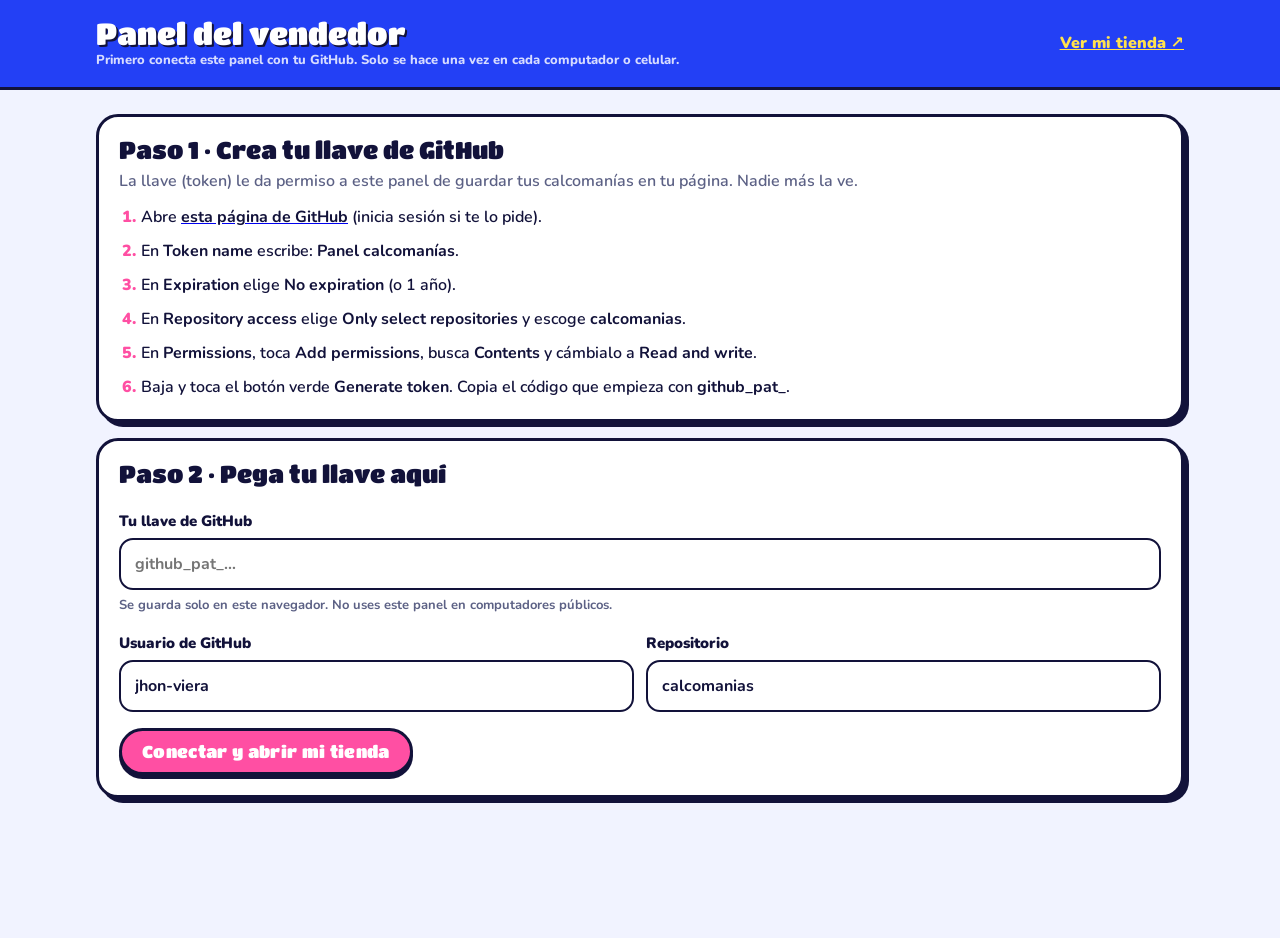
==== admin.html @ 1f789bed "Tienda de calcomanías Co-Authored-By: Claude Opus 5.5 <noreply@anthropic.com> Claude-Session: https:" ====
<!doctype html>
<html lang="es">
<head>
<meta charset="utf-8">
<meta name="viewport" content="width=device-width,initial-scale=1,viewport-fit=cover">
<meta name="robots" content="noindex">
<title>Panel del vendedor · Mis Calcomanías</title>
<link rel="preconnect" href="https://fonts.googleapis.com">
<link rel="preconnect" href="https://fonts.gstatic.com" crossorigin>
<link rel="stylesheet" href="https://fonts.googleapis.com/css2?family=Nunito:wght@600;700;800;900&family=Titan+One&display=swap">
<link rel="stylesheet" href="estilos.css">
<style>
body{background:var(--soft)}
.top{background:var(--cobalt);color:#fff;padding-block:calc(18px + env(safe-area-inset-top,0px)) 18px;border-bottom:3px solid var(--ink)}
.top .wrap{display:flex;justify-content:space-between;align-items:center;gap:12px;flex-wrap:wrap}
.top h1{margin:0;font:400 clamp(22px,4vw,30px)/1 var(--f-display);text-shadow:2px 2px 0 var(--ink)}
.top small{display:block;font:800 13px/1.3 var(--f-body);color:#D7DCFF;margin-top:4px}
.top a{color:var(--sun);font-weight:900}
main{padding-block:24px 140px}
.box{background:#fff;border:3px solid var(--ink);border-radius:22px;padding:20px;box-shadow:5px 5px 0 var(--ink)}
.box h2{margin:0 0 6px;font:400 24px/1.1 var(--f-display)}
.box p{margin:0 0 12px;color:var(--muted)}
.steps{margin:0;padding-left:22px;display:flex;flex-direction:column;gap:10px}
.steps li::marker{font-weight:900;color:var(--pink)}
.steps b{color:var(--ink)}
.stack{display:flex;flex-direction:column;gap:16px}
label.f{display:flex;flex-direction:column;gap:6px;font-weight:900;font-size:15px}
label.f input,label.f select{border:2.5px solid var(--ink);border-radius:14px;padding:12px 14px;background:#fff;font-weight:700;font-size:16px;width:100%}
.hint{font-weight:700;color:var(--muted);font-size:13px}
.two{display:grid;grid-template-columns:1fr 1fr;gap:12px}
.err{color:var(--out);font-weight:900;margin:0}
.toolbar{display:flex;gap:12px;flex-wrap:wrap;align-items:center;justify-content:space-between;margin-bottom:18px}
.toolbar .left{display:flex;gap:10px;flex-wrap:wrap}
.chips{display:flex;gap:8px;flex-wrap:wrap}
.chip{border:2.5px solid var(--ink);background:#fff;border-radius:999px;padding:7px 14px;font-weight:900;font-size:14px}
.chip[aria-pressed="true"]{background:var(--ink);color:#fff}
.list{display:flex;flex-direction:column;gap:12px}
.item{display:grid;grid-template-columns:84px minmax(0,1fr) auto;gap:16px;align-items:center;background:#fff;border:3px solid var(--ink);border-radius:20px;padding:12px}
.item .die{border-radius:16px;padding:6px;box-shadow:3px 3px 0 var(--ink);border-width:2.5px}
.item.out .die img{filter:grayscale(1);opacity:.45}
.item h3{margin:0;font:400 19px/1.15 var(--f-display);overflow-wrap:anywhere}
.item .sub{color:var(--muted);font-weight:800;font-size:14px;display:flex;gap:10px;flex-wrap:wrap;align-items:center;margin-top:4px}
.pill{font-size:12px;font-weight:900;border-radius:999px;padding:3px 10px;border:2px solid currentColor}
.pill.ok{color:#0B7A4B;background:#DFF8EC}.pill.out{color:var(--out);background:#FFE6E6}.pill.ex{color:var(--muted)}
.ctrl{display:flex;flex-direction:column;gap:8px;align-items:flex-end}
.stepper{display:flex;align-items:center;border:3px solid var(--ink);border-radius:999px;overflow:hidden;background:#fff}
.stepper button{border:0;background:#fff;width:50px;height:46px;font:900 26px/1 var(--f-body)}
.stepper button.plus{background:var(--sun)}
.stepper button:active{background:var(--line)}
.stepper output{min-width:46px;text-align:center;font:400 22px/1 var(--f-display)}
.linkbtn{border:0;background:none;padding:2px 0;font-weight:900;color:var(--cobalt);text-decoration:underline;font-size:14px}
.savebar{position:fixed;left:0;right:0;bottom:0;z-index:20;background:var(--ink);color:#fff;border-top:3px solid var(--ink);padding:14px max(16px,env(safe-area-inset-right,0px)) calc(14px + env(safe-area-inset-bottom,0px)) max(16px,env(safe-area-inset-left,0px))}
.savebar .in{max-width:1120px;margin:0 auto;display:flex;gap:14px;align-items:center}
.savebar p{margin:0;flex:1;font-weight:800;font-size:15px;min-width:0}
.toast{position:fixed;left:50%;top:calc(16px + env(safe-area-inset-top,0px));transform:translateX(-50%);z-index:60;background:var(--ink);color:#fff;border:3px solid var(--sun);border-radius:14px;padding:12px 18px;font-weight:900;max-width:calc(100% - 32px);text-align:center}
.scrim{position:fixed;inset:0;z-index:40;background:rgba(18,18,58,.55);display:flex;align-items:center;justify-content:center;padding:16px}
.modal{background:#fff;border:3px solid var(--ink);border-radius:24px;box-shadow:6px 6px 0 var(--ink);width:min(560px,100%);max-height:100%;overflow:auto;padding:22px;display:flex;flex-direction:column;gap:14px}
.modal h2{margin:0;font:400 26px/1.1 var(--f-display)}
.photo{display:grid;grid-template-columns:140px 1fr;gap:16px;align-items:center}
.drop{aspect-ratio:1;border:3px dashed var(--ink);border-radius:20px;display:grid;place-items:center;text-align:center;padding:10px;color:var(--muted);font-weight:800;font-size:13px;background:var(--soft);overflow:hidden}
.drop img{width:100%;height:100%;object-fit:contain}
.drop.over{background:#FFF8CC}
.pick{position:relative;overflow:hidden}
.pick input{position:absolute;inset:0;opacity:0;cursor:pointer;font-size:100px}
.actions{display:flex;gap:10px;flex-wrap:wrap;justify-content:flex-end}
.danger{border:0;background:none;color:var(--out);font-weight:900;text-decoration:underline;padding:4px 0;align-self:flex-start}
.empty{background:#fff;border:3px dashed var(--ink);border-radius:22px;padding:36px 18px;text-align:center;font-weight:900}
.empty p{color:var(--muted);margin:6px 0 0}
.busy{opacity:.6;pointer-events:none}
@media (max-width:640px){
  .item{grid-template-columns:64px minmax(0,1fr);gap:12px}
  .ctrl{grid-column:1/-1;flex-direction:row;justify-content:space-between;align-items:center}
  .two{grid-template-columns:1fr}
  .photo{grid-template-columns:110px 1fr}
}
</style>
</head>
<body>
<header class="top"><div class="wrap">
  <div><h1>Panel del vendedor</h1><small id="where">Aquí subes tus calcomanías y cambias cuántas quedan.</small></div>
  <a id="viewshop" href="./" target="_blank" rel="noopener">Ver mi tienda ↗</a>
</div></header>
<main><div class="wrap" id="app"></div></main>
<div id="modal"></div>

<script>
(function(){
var $=function(s){return document.querySelector(s)};
var DEF_OWNER='jhon-viera', DEF_REPO='calcomanias', BRANCH='main';
var cfg={}; try{cfg=JSON.parse(localStorage.getItem('panel')||'{}')||{}}catch(e){cfg={}}
var data=null, sha=null, dirty=false, saving=false, filter='todas';
var fmt; try{fmt=new Intl.NumberFormat('es-CO',{style:'currency',currency:'COP',maximumFractionDigits:0})}catch(e){fmt={format:function(n){return '$'+n}}}
function money(n){return fmt.format(Number(n)||0)}
function esc(s){return String(s==null?'':s).replace(/[&<>"']/g,function(c){return {'&':'&amp;','<':'&lt;','>':'&gt;','"':'&quot;',"'":'&#39;'}[c]})}
function toast(m,ms){var t=document.createElement('div');t.className='toast';t.setAttribute('role','status');t.textContent=m;document.body.appendChild(t);setTimeout(function(){t.remove()},ms||3800)}
function saveCfg(){try{localStorage.setItem('panel',JSON.stringify(cfg))}catch(e){}}

/* ---------- GitHub ---------- */
function gh(path,opts){
  opts=opts||{};
  return fetch('https://api.github.com/repos/'+cfg.owner+'/'+cfg.repo+'/contents/'+path+(opts.method?'':'?ref='+BRANCH+'&t='+Date.now()),{
    method:opts.method||'GET',
    headers:{'Authorization':'Bearer '+cfg.token,'Accept':'application/vnd.github+json','Content-Type':'application/json'},
    body:opts.body?JSON.stringify(opts.body):undefined,cache:'no-store'
  }).then(function(r){
    if(r.ok)return r.json();
    return r.json().catch(function(){return {}}).then(function(j){var e=new Error(j.message||('Error '+r.status));e.status=r.status;throw e});
  });
}
function b64(str){return btoa(unescape(encodeURIComponent(str)))}
function unb64(s){return decodeURIComponent(escape(atob(String(s).replace(/\n/g,''))))}
function why(e){
  if(e.status===401)return 'GitHub no aceptó tu llave (token). Puede estar mal copiada o vencida. Toca "Cambiar conexión" y pega una nueva.';
  if(e.status===403)return 'Tu llave no tiene permiso para escribir. Al crearla, en "Contents" elige "Read and write".';
  if(e.status===404)return 'No encontré el repositorio '+cfg.owner+'/'+cfg.repo+' o tu llave no tiene acceso a él.';
  if(e.status===409)return 'Alguien guardó cambios al mismo tiempo. Recarga la página y vuelve a intentarlo.';
  return 'No se pudo conectar con GitHub ('+(e.message||'sin internet')+'). Revisa tu conexión.';
}
function load(){
  $('#app').innerHTML='<div class="box"><h2>Cargando tus calcomanías…</h2></div>';
  return gh('data/stock.json').then(function(f){sha=f.sha; data=JSON.parse(unb64(f.content)); data.tienda=data.tienda||{}; data.items=data.items||[]; dirty=false; render();})
  .catch(function(e){
    $('#app').innerHTML='<div class="box stack"><h2>No pude abrir tu tienda</h2><p class="err">'+esc(why(e))+'</p><div class="actions" style="justify-content:flex-start"><button class="btn" data-a="retry">Intentar otra vez</button><button class="btn white" data-a="reconnect">Cambiar conexión</button></div></div>';
  });
}
function saveStock(msg){
  return gh('data/stock.json',{method:'PUT',body:{message:msg||'Actualizar calcomanías',content:b64(JSON.stringify(data,null,2)+'\n'),sha:sha,branch:BRANCH}})
    .then(function(r){sha=r.content.sha; dirty=false;});
}
function uploadImg(path,dataUrl){
  return gh(path,{method:'PUT',body:{message:'Subir foto '+path,content:dataUrl.split(',')[1],branch:BRANCH}});
}
function deleteImg(path){
  if(!/^img\//.test(path))return Promise.resolve();
  return gh(path).then(function(f){return gh(path,{method:'DELETE',body:{message:'Borrar foto '+path,sha:f.sha,branch:BRANCH}})}).catch(function(){});
}

/* ---------- Conexión (una sola vez) ---------- */
function setup(err){
  $('#where').textContent='Primero conecta este panel con tu GitHub. Solo se hace una vez en cada computador o celular.';
  $('#app').innerHTML='<div class="stack">'+
  '<div class="box"><h2>Paso 1 · Crea tu llave de GitHub</h2><p>La llave (token) le da permiso a este panel de guardar tus calcomanías en tu página. Nadie más la ve.</p>'+
  '<ol class="steps">'+
    '<li>Abre <a href="https://github.com/settings/personal-access-tokens/new" target="_blank" rel="noopener"><b>esta página de GitHub</b></a> (inicia sesión si te lo pide).</li>'+
    '<li>En <b>Token name</b> escribe: <b>Panel calcomanías</b>.</li>'+
    '<li>En <b>Expiration</b> elige <b>No expiration</b> (o 1 año).</li>'+
    '<li>En <b>Repository access</b> elige <b>Only select repositories</b> y escoge <b>calcomanias</b>.</li>'+
    '<li>En <b>Permissions</b>, toca <b>Add permissions</b>, busca <b>Contents</b> y cámbialo a <b>Read and write</b>.</li>'+
    '<li>Baja y toca el botón verde <b>Generate token</b>. Copia el código que empieza con <b>github_pat_</b>.</li>'+
  '</ol></div>'+
  '<form class="box stack" id="cfgform"><h2>Paso 2 · Pega tu llave aquí</h2>'+
    '<label class="f">Tu llave de GitHub<input id="c-token" type="password" autocomplete="off" placeholder="github_pat_…" value="'+esc(cfg.token||'')+'"><span class="hint">Se guarda solo en este navegador. No uses este panel en computadores públicos.</span></label>'+
    '<div class="two"><label class="f">Usuario de GitHub<input id="c-owner" value="'+esc(cfg.owner||DEF_OWNER)+'"></label><label class="f">Repositorio<input id="c-repo" value="'+esc(cfg.repo||DEF_REPO)+'"></label></div>'+
    (err?'<p class="err">'+esc(err)+'</p>':'')+
    '<div class="actions" style="justify-content:flex-start"><button class="btn pink" type="submit">Conectar y abrir mi tienda</button></div></form></div>';
  $('#cfgform').addEventListener('submit',function(e){
    e.preventDefault();
    cfg={token:$('#c-token').value.trim(),owner:$('#c-owner').value.trim(),repo:$('#c-repo').value.trim()};
    if(!cfg.token)return setup('Pega tu llave de GitHub para continuar.');
    saveCfg(); start();
  });
}
function start(){
  if(!cfg.token||!cfg.owner||!cfg.repo)return setup();
  $('#where').innerHTML='Conectado a <b>'+esc(cfg.owner)+'/'+esc(cfg.repo)+'</b>. Los cambios aparecen en tu tienda en 1 o 2 minutos.';
  $('#viewshop').href='https://'+cfg.owner.toLowerCase()+'.github.io/'+cfg.repo+'/';
  load();
}

/* ---------- Lista ---------- */
function render(){
  var items=data.items, av=items.filter(function(i){return i.cantidad>0}).length;
  var list=items.filter(function(i){return filter==='todas'||(filter==='disp'?i.cantidad>0:i.cantidad<=0)});
  var h='<div class="toolbar"><div class="left"><button class="btn pink" data-a="new">+ Nueva calcomanía</button><button class="btn white" data-a="settings">Datos de la tienda</button></div>'+
    '<div class="chips">'+[['todas','Todas ('+items.length+')'],['disp','Disponibles ('+av+')'],['agot','Agotadas ('+(items.length-av)+')']].map(function(c){return '<button class="chip" data-f="'+c[0]+'" aria-pressed="'+(filter===c[0])+'">'+c[1]+'</button>'}).join('')+'</div></div>';
  if(!items.length) h+='<div class="empty">Aún no tienes calcomanías.<p>Toca “+ Nueva calcomanía” para subir la primera.</p></div>';
  else if(!list.length) h+='<div class="empty">No hay calcomanías en este filtro.</div>';
  else h+='<div class="list">'+list.map(function(i){
    var out=i.cantidad<=0;
    return '<div class="item'+(out?' out':'')+'"><div class="die"><img src="'+imgSrc(i.img)+'" alt=""></div><div style="min-width:0"><h3>'+esc(i.nombre)+'</h3><div class="sub"><span class="num">'+money(i.precio)+'</span>'+(i.categoria?'<span>'+esc(i.categoria)+'</span>':'')+(out?'<span class="pill out">AGOTADA</span>':'<span class="pill ok">Disponible</span>')+(i.ejemplo?'<span class="pill ex">Ejemplo</span>':'')+'</div></div>'+
      '<div class="ctrl"><div class="stepper"><button data-dec="'+esc(i.id)+'" aria-label="Vendí una">−</button><output class="num">'+i.cantidad+'</output><button class="plus" data-inc="'+esc(i.id)+'" aria-label="Hice una más">+</button></div><button class="linkbtn" data-edit="'+esc(i.id)+'">Editar o borrar</button></div></div>';
  }).join('')+'</div>';
  h+='<p class="hint" style="margin-top:22px">Toca <b>+</b> cuando hagas una calcomanía y <b>−</b> cuando vendas una. Al llegar a 0 aparece “Agotada” en tu tienda. · <button class="linkbtn" data-a="reconnect">Cambiar conexión</button></p>';
  $('#app').innerHTML=h;
  var bar=$('#savebar'); if(bar)bar.remove();
  if(dirty){
    var b=document.createElement('div');b.className='savebar';b.id='savebar';
    b.innerHTML='<div class="in"><p>Tienes cambios sin guardar. Tus clientes los verán cuando toques Guardar.</p><button class="btn" data-a="save"'+(saving?' disabled':'')+'>'+(saving?'Guardando…':'Guardar')+'</button></div>';
    document.body.appendChild(b);
  }
}
var localImgs={};
function imgSrc(p){return localImgs[p]||('https://raw.githubusercontent.com/'+cfg.owner+'/'+cfg.repo+'/'+BRANCH+'/'+p)}
function find(id){return data.items.find(function(i){return i.id===id})}
function touch(){dirty=true;render()}

/* ---------- Fotos ---------- */
function shrink(file){
  return new Promise(function(res,rej){
    var url=URL.createObjectURL(file), img=new Image();
    img.onload=function(){
      var max=800, s=Math.min(1,max/Math.max(img.width,img.height)), c=document.createElement('canvas');
      c.width=Math.round(img.width*s); c.height=Math.round(img.height*s);
      c.getContext('2d').drawImage(img,0,0,c.width,c.height); URL.revokeObjectURL(url);
      var out=c.toDataURL('image/webp',0.85), ext='webp';
      if(out.indexOf('data:image/webp')!==0){out=c.toDataURL('image/png');ext='png';}
      res({url:out,ext:ext});
    };
    img.onerror=function(){URL.revokeObjectURL(url);rej()};
    img.src=url;
  });
}

/* ---------- Crear / editar ---------- */
function openItem(id){
  var it=id?find(id):null, pic=null, confirm=false;
  var cats=[]; data.items.forEach(function(i){if(i.categoria&&cats.indexOf(i.categoria)<0)cats.push(i.categoria)});
  $('#modal').innerHTML='<div class="scrim"><form class="modal" id="itemform" novalidate><h2>'+(it?'Editar calcomanía':'Nueva calcomanía')+'</h2>'+
    '<div class="photo"><div class="drop" id="drop">'+(it?'<img src="'+imgSrc(it.img)+'" alt="">':'Arrastra la foto aquí')+'</div><div class="stack" style="gap:8px"><span class="btn pick">'+(it?'Cambiar foto':'Elegir foto')+'<input type="file" id="i-file" accept="image/*" aria-label="Elegir foto"></span><span class="hint">JPG o PNG. Si tiene fondo transparente, se conserva.</span></div></div>'+
    '<label class="f">Nombre<input id="i-name" maxlength="60" placeholder="Ej: Corazón brillante" value="'+esc(it?it.nombre:'')+'"></label>'+
    '<div class="two"><label class="f">Precio (pesos)<input id="i-price" inputmode="numeric" placeholder="3000" value="'+(it?it.precio:'')+'"></label><label class="f">¿Cuántas tienes?<input id="i-qty" inputmode="numeric" value="'+(it?it.cantidad:1)+'"></label></div>'+
    '<label class="f">Categoría (opcional)<input id="i-cat" list="catlist" maxlength="30" placeholder="Ej: Fútbol, Anime, Frases" value="'+esc(it&&it.categoria||'')+'"><datalist id="catlist">'+cats.map(function(c){return '<option value="'+esc(c)+'">'}).join('')+'</datalist></label>'+
    '<p class="err" id="i-err" hidden></p>'+
    '<div class="actions"><button type="button" class="btn white" data-a="close">Cancelar</button><button type="submit" class="btn pink" id="i-ok">'+(it?'Guardar cambios':'Subir a mi tienda')+'</button></div>'+
    (it?'<button type="button" class="danger" id="i-del">Borrar esta calcomanía</button>':'')+'</form></div>';
  function err(m){var e=$('#i-err');e.textContent=m;e.hidden=false}
  function takeFile(f){ if(!f||!/^image\//.test(f.type))return err('Ese archivo no es una imagen.');
    $('#drop').innerHTML='Cargando…'; shrink(f).then(function(p){pic=p;$('#drop').innerHTML='<img src="'+p.url+'" alt="">';$('#i-err').hidden=true}).catch(function(){$('#drop').innerHTML='Arrastra la foto aquí';err('No pude leer esa foto. Prueba con otra en JPG o PNG.')}); }
  $('#i-file').addEventListener('change',function(e){takeFile(e.target.files[0])});
  var d=$('#drop');
  d.addEventListener('dragover',function(e){e.preventDefault();d.classList.add('over')});
  d.addEventListener('dragleave',function(){d.classList.remove('over')});
  d.addEventListener('drop',function(e){e.preventDefault();d.classList.remove('over');takeFile(e.dataTransfer.files[0])});
  $('#itemform').addEventListener('submit',function(e){
    e.preventDefault();
    var name=$('#i-name').value.trim(), price=parseInt($('#i-price').value.replace(/\D/g,''),10)||0, qty=Math.max(0,parseInt($('#i-qty').value.replace(/\D/g,''),10)||0), cat=$('#i-cat').value.trim();
    if(!it&&!pic)return err('Falta la foto de la calcomanía.');
    if(!name)return err('Escribe el nombre de la calcomanía.');
    var form=$('#itemform'); form.classList.add('busy'); $('#i-ok').textContent='Subiendo…';
    var nid=it?it.id:('c'+Date.now().toString(36)), oldImg=it&&it.img;
    var step=pic?uploadImg('img/'+nid+'-'+Date.now().toString(36)+'.'+pic.ext,pic.url).then(function(r){localImgs[r.content.path]=pic.url;return r.content.path}):Promise.resolve(oldImg);
    step.then(function(path){
      if(it){it.nombre=name;it.precio=price;it.cantidad=qty;it.categoria=cat;it.img=path;delete it.ejemplo;}
      else data.items.unshift({id:nid,nombre:name,categoria:cat,precio:price,cantidad:qty,img:path});
      return saveStock((it?'Editar ':'Nueva calcomanía: ')+name).then(function(){ if(pic&&oldImg&&oldImg!==path)deleteImg(oldImg); });
    }).then(function(){$('#modal').innerHTML='';render();toast(it?'Cambios guardados. Se verán en tu tienda en 1 o 2 minutos.':'¡Subida! Aparecerá en tu tienda en 1 o 2 minutos.',5000)})
    .catch(function(e2){form.classList.remove('busy');$('#i-ok').textContent='Intentar otra vez';err(why(e2))});
  });
  var del=$('#i-del');
  if(del)del.addEventListener('click',function(){
    if(!confirm){confirm=true;del.textContent='¿Seguro? Toca otra vez para borrarla de tu tienda';return}
    var form=$('#itemform');form.classList.add('busy');
    var img=it.img; data.items=data.items.filter(function(x){return x.id!==it.id});
    saveStock('Borrar '+it.nombre).then(function(){deleteImg(img);$('#modal').innerHTML='';render();toast('Calcomanía borrada.')})
    .catch(function(e2){data.items.push(it);form.classList.remove('busy');err(why(e2))});
  });
}
function openSettings(){
  var t=data.tienda;
  $('#modal').innerHTML='<div class="scrim"><form class="modal" id="setform" novalidate><h2>Datos de la tienda</h2>'+
    '<label class="f">Nombre de la tienda<input id="s-name" maxlength="40" value="'+esc(t.nombre||'')+'"></label>'+
    '<label class="f">Frase de la portada<input id="s-tag" maxlength="140" value="'+esc(t.eslogan||'')+'"></label>'+
    '<label class="f">WhatsApp para pedidos<input id="s-wa" inputmode="tel" placeholder="573001234567" value="'+esc(t.whatsapp||'')+'"><span class="hint">Con 57 adelante (Colombia), sin espacios ni +. Así tus clientes te envían el pedido con un toque.</span></label>'+
    '<label class="f">Instagram (opcional)<input id="s-ig" placeholder="@mitienda" value="'+esc(t.instagram||'')+'"></label>'+
    '<p class="err" id="s-err" hidden></p><div class="actions"><button type="button" class="btn white" data-a="close">Cancelar</button><button class="btn pink" type="submit">Guardar</button></div></form></div>';
  $('#setform').addEventListener('submit',function(e){
    e.preventDefault(); var f=$('#setform'); f.classList.add('busy');
    var old=JSON.stringify(t);
    t.nombre=$('#s-name').value.trim()||'Mis Calcomanías'; t.eslogan=$('#s-tag').value.trim(); t.whatsapp=$('#s-wa').value.replace(/\D/g,''); t.instagram=$('#s-ig').value.trim().replace(/^@/,'');
    saveStock('Actualizar datos de la tienda').then(function(){$('#modal').innerHTML='';render();toast('Datos guardados.')})
    .catch(function(e2){data.tienda=JSON.parse(old);f.classList.remove('busy');var er=$('#s-err');er.textContent=why(e2);er.hidden=false});
  });
}

document.addEventListener('click',function(e){
  var b=e.target.closest('button'); if(!b)return;
  var a=b.dataset.a;
  if(b.dataset.inc||b.dataset.dec){var it=find(b.dataset.inc||b.dataset.dec); it.cantidad=Math.max(0,it.cantidad+(b.dataset.inc?1:-1)); touch(); if(it.cantidad===0&&b.dataset.dec)toast('“'+it.nombre+'” quedó agotada.'); return}
  if(b.dataset.edit){openItem(b.dataset.edit);return}
  if(b.dataset.f){filter=b.dataset.f;render();return}
  if(a==='new')openItem(null);
  else if(a==='settings')openSettings();
  else if(a==='close')$('#modal').innerHTML='';
  else if(a==='retry')load();
  else if(a==='reconnect'){var bar=$('#savebar');if(bar)bar.remove();setup();}
  else if(a==='save'){
    if(saving)return; saving=true; render();
    saveStock('Actualizar cantidades').then(function(){saving=false;render();toast('Guardado. Tu tienda se actualiza en 1 o 2 minutos.',5000)})
    .catch(function(e2){saving=false;dirty=true;render();toast(why(e2),7000)});
  }
});
window.addEventListener('beforeunload',function(e){if(dirty){e.preventDefault();e.returnValue=''}});
start();
})();
</script>
</body>
</html>
---- estilos.css ----
/* Estilo "pliego de calcomanías": fondo cobalto, tarjetas troqueladas blancas con borde grueso, amarillo y rosado de acento */
:root{
  --cobalt:#2340F5;
  --cobalt-deep:#1428B8;
  --sun:#FFE14D;
  --pink:#FF4FA3;
  --mint:#3DDC97;
  --ink:#12123A;
  --paper:#FFFFFF;
  --soft:#F1F3FF;
  --muted:#5C6185;
  --line:#DDE1F7;
  --out:#E5383B;
  --f-display:"Titan One","Arial Rounded MT Bold","Arial Black",system-ui,sans-serif;
  --f-body:"Nunito",system-ui,-apple-system,"Segoe UI",Roboto,sans-serif;
  --gutter:max(16px,env(safe-area-inset-left,0px));
  color-scheme:light;
}
*{box-sizing:border-box}
html{scroll-behavior:smooth}
body{margin:0;background:var(--soft);color:var(--ink);font:600 16px/1.5 var(--f-body)}
img{max-width:100%}
button,input,select,textarea{font:inherit;color:inherit}
button{cursor:pointer}
:focus-visible{outline:3px solid var(--pink);outline-offset:3px}
[hidden]{display:none!important}
.wrap{max-width:1120px;margin:0 auto;padding-left:max(16px,env(safe-area-inset-left,0px));padding-right:max(16px,env(safe-area-inset-right,0px))}

/* Precios y cantidades alineados */
.num{font-variant-numeric:tabular-nums}

/* Botones */
.btn{display:inline-flex;align-items:center;justify-content:center;gap:8px;border:3px solid var(--ink);border-radius:999px;padding:12px 20px;font:400 17px/1 var(--f-display);letter-spacing:.02em;text-decoration:none;background:var(--sun);color:var(--ink);box-shadow:0 4px 0 var(--ink);transition:transform .12s,box-shadow .12s}
.btn:hover{transform:translateY(-2px);box-shadow:0 6px 0 var(--ink)}
.btn:active{transform:translateY(3px);box-shadow:0 1px 0 var(--ink)}
.btn.pink{background:var(--pink);color:#fff}
.btn.white{background:#fff}
.btn.mint{background:var(--mint)}
.btn:disabled{opacity:.55;cursor:not-allowed;transform:none;box-shadow:0 4px 0 var(--ink)}

/* Tarjeta troquelada */
.die{position:relative;aspect-ratio:1;max-width:100%;background:#fff;border-radius:28px;padding:14px;border:3px solid var(--ink);box-shadow:6px 6px 0 var(--ink)}
.die img{width:100%;height:100%;object-fit:contain;display:block}

@media (prefers-reduced-motion: reduce){*{transition:none!important;animation:none!important}html{scroll-behavior:auto}}
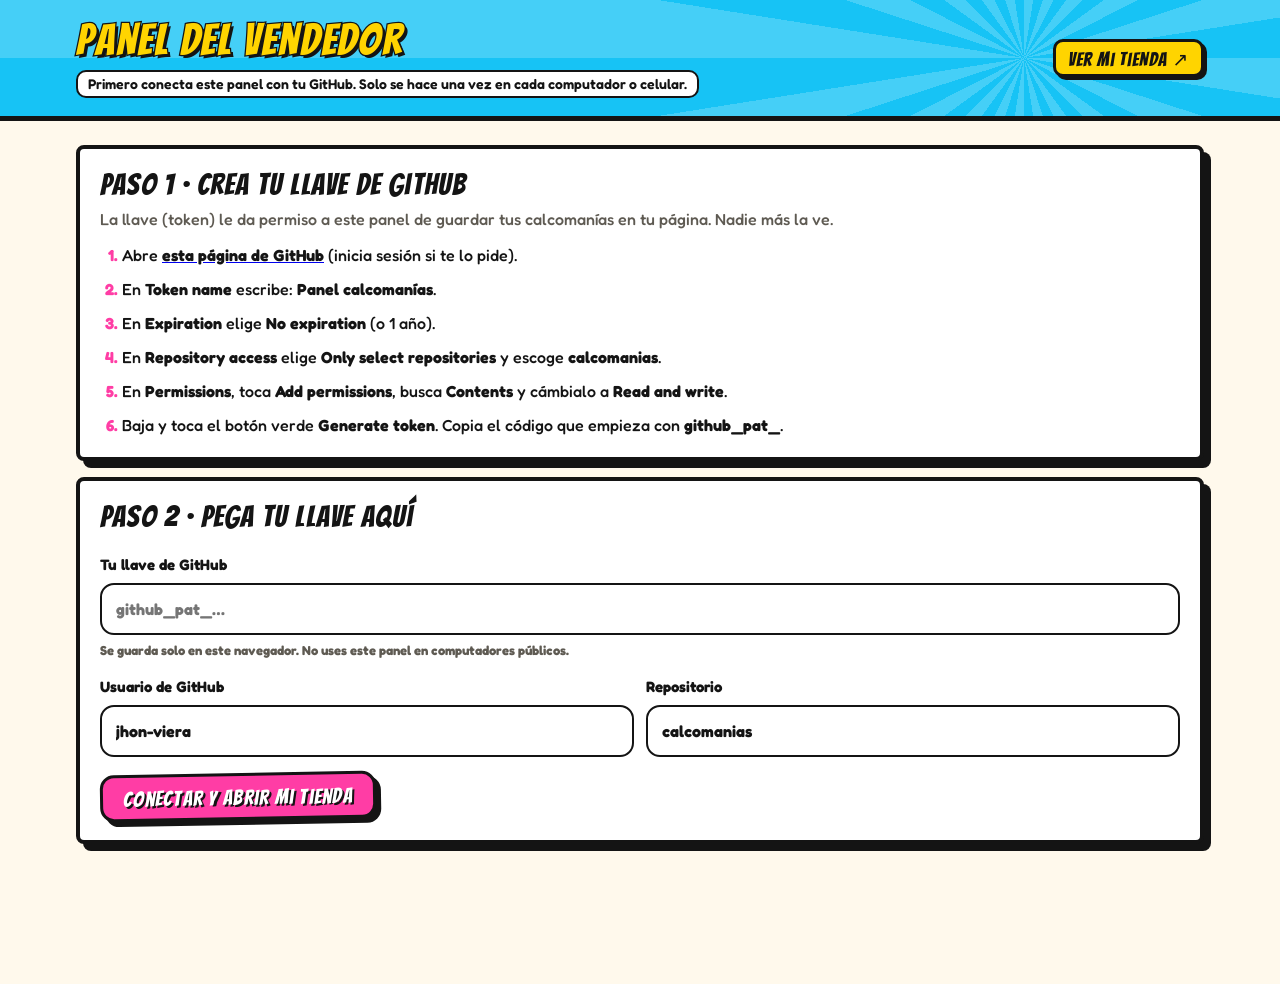
==== commit d378d597: "Nuevo diseño estilo cómic Co-Authored-By: Claude Opus 5.5 <noreply@anthropic.com> Claude-Session: ht" ====
--- a/admin.html
+++ b/admin.html
@@ -7,18 +7,18 @@
 <title>Panel del vendedor · Mis Calcomanías</title>
 <link rel="preconnect" href="https://fonts.googleapis.com">
 <link rel="preconnect" href="https://fonts.gstatic.com" crossorigin>
-<link rel="stylesheet" href="https://fonts.googleapis.com/css2?family=Nunito:wght@600;700;800;900&family=Titan+One&display=swap">
+<link rel="stylesheet" href="https://fonts.googleapis.com/css2?family=Bangers&family=Fredoka:wght@400;500;600;700&display=swap">
 <link rel="stylesheet" href="estilos.css">
 <style>
 body{background:var(--soft)}
-.top{background:var(--cobalt);color:#fff;padding-block:calc(18px + env(safe-area-inset-top,0px)) 18px;border-bottom:3px solid var(--ink)}
+.top{background:var(--cyan);background-image:repeating-conic-gradient(from 0deg at 80% 50%,rgba(255,255,255,.2) 0deg 9deg,transparent 9deg 18deg);color:var(--ink);padding-block:calc(18px + env(safe-area-inset-top,0px)) 18px;border-bottom:5px solid var(--ink)}
 .top .wrap{display:flex;justify-content:space-between;align-items:center;gap:12px;flex-wrap:wrap}
-.top h1{margin:0;font:400 clamp(22px,4vw,30px)/1 var(--f-display);text-shadow:2px 2px 0 var(--ink)}
-.top small{display:block;font:800 13px/1.3 var(--f-body);color:#D7DCFF;margin-top:4px}
-.top a{color:var(--sun);font-weight:900}
+.top h1{margin:0;font:400 clamp(30px,5vw,44px)/1 var(--f-display);letter-spacing:.04em;color:var(--yellow);-webkit-text-stroke:2.5px var(--ink);paint-order:stroke fill;text-shadow:3px 3px 0 var(--ink)}
+.top small{display:inline-block;font:600 14px/1.3 var(--f-body);color:var(--ink);background:#fff;border:2.5px solid var(--ink);border-radius:10px;padding:3px 10px;margin-top:8px}
+.top a{color:var(--ink);background:var(--yellow);border:3px solid var(--ink);border-radius:10px;padding:8px 12px 5px;font:400 19px/1 var(--f-display);letter-spacing:.05em;text-decoration:none;box-shadow:3px 3px 0 var(--ink)}
 main{padding-block:24px 140px}
-.box{background:#fff;border:3px solid var(--ink);border-radius:22px;padding:20px;box-shadow:5px 5px 0 var(--ink)}
-.box h2{margin:0 0 6px;font:400 24px/1.1 var(--f-display)}
+.box{background:#fff;border:4px solid var(--ink);border-radius:8px;padding:20px;box-shadow:7px 7px 0 var(--ink)}
+.box h2{margin:0 0 6px;font:400 30px/1.05 var(--f-display);letter-spacing:.04em}
 .box p{margin:0 0 12px;color:var(--muted)}
 .steps{margin:0;padding-left:22px;display:flex;flex-direction:column;gap:10px}
 .steps li::marker{font-weight:900;color:var(--pink)}
@@ -32,39 +32,40 @@
 .toolbar{display:flex;gap:12px;flex-wrap:wrap;align-items:center;justify-content:space-between;margin-bottom:18px}
 .toolbar .left{display:flex;gap:10px;flex-wrap:wrap}
 .chips{display:flex;gap:8px;flex-wrap:wrap}
-.chip{border:2.5px solid var(--ink);background:#fff;border-radius:999px;padding:7px 14px;font-weight:900;font-size:14px}
-.chip[aria-pressed="true"]{background:var(--ink);color:#fff}
+.chip{border:3px solid var(--ink);background:#fff;border-radius:10px;padding:7px 13px 4px;font:400 18px/1 var(--f-display);letter-spacing:.05em;box-shadow:3px 3px 0 var(--ink)}
+.chip[aria-pressed="true"]{background:var(--ink);color:var(--yellow)}
 .list{display:flex;flex-direction:column;gap:12px}
-.item{display:grid;grid-template-columns:84px minmax(0,1fr) auto;gap:16px;align-items:center;background:#fff;border:3px solid var(--ink);border-radius:20px;padding:12px}
-.item .die{border-radius:16px;padding:6px;box-shadow:3px 3px 0 var(--ink);border-width:2.5px}
+.item{display:grid;grid-template-columns:84px minmax(0,1fr) auto;gap:16px;align-items:center;background:#fff;border:4px solid var(--ink);border-radius:8px;padding:12px;box-shadow:5px 5px 0 var(--ink)}
+.item .die{border-radius:4px;padding:0;box-shadow:3px 3px 0 var(--ink);border-width:3px;overflow:hidden}
+.item .die img{object-fit:cover}
 .item.out .die img{filter:grayscale(1);opacity:.45}
-.item h3{margin:0;font:400 19px/1.15 var(--f-display);overflow-wrap:anywhere}
+.item h3{margin:0;font:400 24px/1.05 var(--f-display);letter-spacing:.04em;overflow-wrap:anywhere}
 .item .sub{color:var(--muted);font-weight:800;font-size:14px;display:flex;gap:10px;flex-wrap:wrap;align-items:center;margin-top:4px}
 .pill{font-size:12px;font-weight:900;border-radius:999px;padding:3px 10px;border:2px solid currentColor}
 .pill.ok{color:#0B7A4B;background:#DFF8EC}.pill.out{color:var(--out);background:#FFE6E6}.pill.ex{color:var(--muted)}
 .ctrl{display:flex;flex-direction:column;gap:8px;align-items:flex-end}
-.stepper{display:flex;align-items:center;border:3px solid var(--ink);border-radius:999px;overflow:hidden;background:#fff}
+.stepper{display:flex;align-items:center;border:3.5px solid var(--ink);border-radius:12px;box-shadow:3px 3px 0 var(--ink);overflow:hidden;background:#fff}
 .stepper button{border:0;background:#fff;width:50px;height:46px;font:900 26px/1 var(--f-body)}
 .stepper button.plus{background:var(--sun)}
 .stepper button:active{background:var(--line)}
-.stepper output{min-width:46px;text-align:center;font:400 22px/1 var(--f-display)}
+.stepper output{min-width:46px;text-align:center;font:400 28px/1 var(--f-display)}
 .linkbtn{border:0;background:none;padding:2px 0;font-weight:900;color:var(--cobalt);text-decoration:underline;font-size:14px}
 .savebar{position:fixed;left:0;right:0;bottom:0;z-index:20;background:var(--ink);color:#fff;border-top:3px solid var(--ink);padding:14px max(16px,env(safe-area-inset-right,0px)) calc(14px + env(safe-area-inset-bottom,0px)) max(16px,env(safe-area-inset-left,0px))}
 .savebar .in{max-width:1120px;margin:0 auto;display:flex;gap:14px;align-items:center}
 .savebar p{margin:0;flex:1;font-weight:800;font-size:15px;min-width:0}
 .toast{position:fixed;left:50%;top:calc(16px + env(safe-area-inset-top,0px));transform:translateX(-50%);z-index:60;background:var(--ink);color:#fff;border:3px solid var(--sun);border-radius:14px;padding:12px 18px;font-weight:900;max-width:calc(100% - 32px);text-align:center}
 .scrim{position:fixed;inset:0;z-index:40;background:rgba(18,18,58,.55);display:flex;align-items:center;justify-content:center;padding:16px}
-.modal{background:#fff;border:3px solid var(--ink);border-radius:24px;box-shadow:6px 6px 0 var(--ink);width:min(560px,100%);max-height:100%;overflow:auto;padding:22px;display:flex;flex-direction:column;gap:14px}
-.modal h2{margin:0;font:400 26px/1.1 var(--f-display)}
+.modal{background:var(--paper);border:5px solid var(--ink);border-radius:8px;box-shadow:6px 6px 0 var(--ink);width:min(560px,100%);max-height:100%;overflow:auto;padding:22px;display:flex;flex-direction:column;gap:14px}
+.modal h2{margin:0;font:400 36px/1 var(--f-display);letter-spacing:.04em}
 .photo{display:grid;grid-template-columns:140px 1fr;gap:16px;align-items:center}
-.drop{aspect-ratio:1;border:3px dashed var(--ink);border-radius:20px;display:grid;place-items:center;text-align:center;padding:10px;color:var(--muted);font-weight:800;font-size:13px;background:var(--soft);overflow:hidden}
-.drop img{width:100%;height:100%;object-fit:contain}
+.drop{aspect-ratio:4/5;border:4px dashed var(--ink);border-radius:6px;display:grid;place-items:center;text-align:center;padding:10px;color:var(--muted);font-weight:800;font-size:13px;background:var(--soft);overflow:hidden}
+.drop img{width:100%;height:100%;object-fit:cover}
 .drop.over{background:#FFF8CC}
 .pick{position:relative;overflow:hidden}
 .pick input{position:absolute;inset:0;opacity:0;cursor:pointer;font-size:100px}
 .actions{display:flex;gap:10px;flex-wrap:wrap;justify-content:flex-end}
 .danger{border:0;background:none;color:var(--out);font-weight:900;text-decoration:underline;padding:4px 0;align-self:flex-start}
-.empty{background:#fff;border:3px dashed var(--ink);border-radius:22px;padding:36px 18px;text-align:center;font-weight:900}
+.empty{background:#fff;border:4px dashed var(--ink);border-radius:8px;padding:36px 18px;text-align:center;font-weight:900}
 .empty p{color:var(--muted);margin:6px 0 0}
 .busy{opacity:.6;pointer-events:none}
 @media (max-width:640px){
@@ -260,13 +261,13 @@
   $('#modal').innerHTML='<div class="scrim"><form class="modal" id="setform" novalidate><h2>Datos de la tienda</h2>'+
     '<label class="f">Nombre de la tienda<input id="s-name" maxlength="40" value="'+esc(t.nombre||'')+'"></label>'+
     '<label class="f">Frase de la portada<input id="s-tag" maxlength="140" value="'+esc(t.eslogan||'')+'"></label>'+
-    '<label class="f">WhatsApp para pedidos<input id="s-wa" inputmode="tel" placeholder="573001234567" value="'+esc(t.whatsapp||'')+'"><span class="hint">Con 57 adelante (Colombia), sin espacios ni +. Así tus clientes te envían el pedido con un toque.</span></label>'+
+    '<label class="f">WhatsApp para pedidos<input id="s-wa" inputmode="tel" placeholder="573001234567" value="'+esc(t.whatsapp||'')+'"><span class="hint">Tu número de celular, sin espacios. Así tus clientes te envían el pedido con un toque.</span></label>'+
     '<label class="f">Instagram (opcional)<input id="s-ig" placeholder="@mitienda" value="'+esc(t.instagram||'')+'"></label>'+
     '<p class="err" id="s-err" hidden></p><div class="actions"><button type="button" class="btn white" data-a="close">Cancelar</button><button class="btn pink" type="submit">Guardar</button></div></form></div>';
   $('#setform').addEventListener('submit',function(e){
     e.preventDefault(); var f=$('#setform'); f.classList.add('busy');
     var old=JSON.stringify(t);
-    t.nombre=$('#s-name').value.trim()||'Mis Calcomanías'; t.eslogan=$('#s-tag').value.trim(); t.whatsapp=$('#s-wa').value.replace(/\D/g,''); t.instagram=$('#s-ig').value.trim().replace(/^@/,'');
+    t.nombre=$('#s-name').value.trim()||'Mis Calcomanías'; t.eslogan=$('#s-tag').value.trim(); t.whatsapp=$('#s-wa').value.replace(/\D/g,''); if(t.whatsapp.length===10&&t.whatsapp[0]==='3')t.whatsapp='57'+t.whatsapp; t.instagram=$('#s-ig').value.trim().replace(/^@/,'');
     saveStock('Actualizar datos de la tienda').then(function(){$('#modal').innerHTML='';render();toast('Datos guardados.')})
     .catch(function(e2){data.tienda=JSON.parse(old);f.classList.remove('busy');var er=$('#s-err');er.textContent=why(e2);er.hidden=false});
   });
--- a/estilos.css
+++ b/estilos.css
@@ -1,45 +1,43 @@
-/* Estilo "pliego de calcomanías": fondo cobalto, tarjetas troqueladas blancas con borde grueso, amarillo y rosado de acento */
+/* Estilo cómic: papel con semitonos, tinta negra gruesa, viñetas, explosiones y globos de diálogo */
 :root{
-  --cobalt:#2340F5;
-  --cobalt-deep:#1428B8;
-  --sun:#FFE14D;
-  --pink:#FF4FA3;
-  --mint:#3DDC97;
-  --ink:#12123A;
-  --paper:#FFFFFF;
-  --soft:#F1F3FF;
-  --muted:#5C6185;
-  --line:#DDE1F7;
-  --out:#E5383B;
-  --f-display:"Titan One","Arial Rounded MT Bold","Arial Black",system-ui,sans-serif;
-  --f-body:"Nunito",system-ui,-apple-system,"Segoe UI",Roboto,sans-serif;
-  --gutter:max(16px,env(safe-area-inset-left,0px));
+  --paper:#FFF9EC;          /* papel de cómic */
+  --ink:#141414;            /* tinta */
+  --yellow:#FFD400;         /* explosión */
+  --red:#FF3B30;            /* ¡POW! */
+  --cyan:#17C3F5;           /* cielo */
+  --pink:#FF3DA5;           /* acento */
+  --green:#2BD47D;
+  --muted:#5E5A52;
+  --line:#E6DFCF;
+  /* nombres usados por el panel */
+  --cobalt:var(--cyan); --sun:var(--yellow); --mint:var(--green); --soft:var(--paper); --out:var(--red);
+  --f-display:"Bangers","Impact","Arial Black",system-ui,sans-serif;
+  --f-body:"Fredoka","Nunito",system-ui,-apple-system,"Segoe UI",Roboto,sans-serif;
   color-scheme:light;
 }
 *{box-sizing:border-box}
 html{scroll-behavior:smooth}
-body{margin:0;background:var(--soft);color:var(--ink);font:600 16px/1.5 var(--f-body)}
+body{margin:0;background-color:var(--paper);background-image:radial-gradient(rgba(20,20,20,.07) 1.4px,transparent 1.6px);background-size:14px 14px;color:var(--ink);font:500 16px/1.5 var(--f-body)}
 img{max-width:100%}
 button,input,select,textarea{font:inherit;color:inherit}
 button{cursor:pointer}
-:focus-visible{outline:3px solid var(--pink);outline-offset:3px}
+:focus-visible{outline:4px solid var(--pink);outline-offset:3px}
 [hidden]{display:none!important}
-.wrap{max-width:1120px;margin:0 auto;padding-left:max(16px,env(safe-area-inset-left,0px));padding-right:max(16px,env(safe-area-inset-right,0px))}
-
-/* Precios y cantidades alineados */
+.wrap{max-width:1160px;margin:0 auto;padding-left:max(16px,env(safe-area-inset-left,0px));padding-right:max(16px,env(safe-area-inset-right,0px))}
 .num{font-variant-numeric:tabular-nums}
 
-/* Botones */
-.btn{display:inline-flex;align-items:center;justify-content:center;gap:8px;border:3px solid var(--ink);border-radius:999px;padding:12px 20px;font:400 17px/1 var(--f-display);letter-spacing:.02em;text-decoration:none;background:var(--sun);color:var(--ink);box-shadow:0 4px 0 var(--ink);transition:transform .12s,box-shadow .12s}
-.btn:hover{transform:translateY(-2px);box-shadow:0 6px 0 var(--ink)}
-.btn:active{transform:translateY(3px);box-shadow:0 1px 0 var(--ink)}
-.btn.pink{background:var(--pink);color:#fff}
+/* Botones de cómic */
+.btn{display:inline-flex;align-items:center;justify-content:center;gap:8px;border:3.5px solid var(--ink);border-radius:14px;padding:11px 20px 9px;font:400 21px/1 var(--f-display);letter-spacing:.06em;text-decoration:none;background:var(--yellow);color:var(--ink);box-shadow:5px 5px 0 var(--ink);transition:transform .12s,box-shadow .12s;transform:rotate(-1deg)}
+.btn:hover{transform:rotate(-1deg) translate(-2px,-2px);box-shadow:7px 7px 0 var(--ink)}
+.btn:active{transform:rotate(-1deg) translate(3px,3px);box-shadow:1px 1px 0 var(--ink)}
+.btn.pink{background:var(--pink);color:#fff;text-shadow:2px 2px 0 var(--ink)}
+.btn.red{background:var(--red);color:#fff;text-shadow:2px 2px 0 var(--ink)}
 .btn.white{background:#fff}
-.btn.mint{background:var(--mint)}
-.btn:disabled{opacity:.55;cursor:not-allowed;transform:none;box-shadow:0 4px 0 var(--ink)}
+.btn.mint{background:var(--green)}
+.btn:disabled{opacity:.6;cursor:not-allowed;transform:rotate(-1deg);box-shadow:5px 5px 0 var(--ink)}
 
-/* Tarjeta troquelada */
-.die{position:relative;aspect-ratio:1;max-width:100%;background:#fff;border-radius:28px;padding:14px;border:3px solid var(--ink);box-shadow:6px 6px 0 var(--ink)}
+/* Viñeta (marco de cómic) */
+.die{position:relative;aspect-ratio:1;max-width:100%;background:#fff;border-radius:6px;padding:10px;border:4px solid var(--ink);box-shadow:7px 7px 0 var(--ink)}
 .die img{width:100%;height:100%;object-fit:contain;display:block}
 
 @media (prefers-reduced-motion: reduce){*{transition:none!important;animation:none!important}html{scroll-behavior:auto}}
